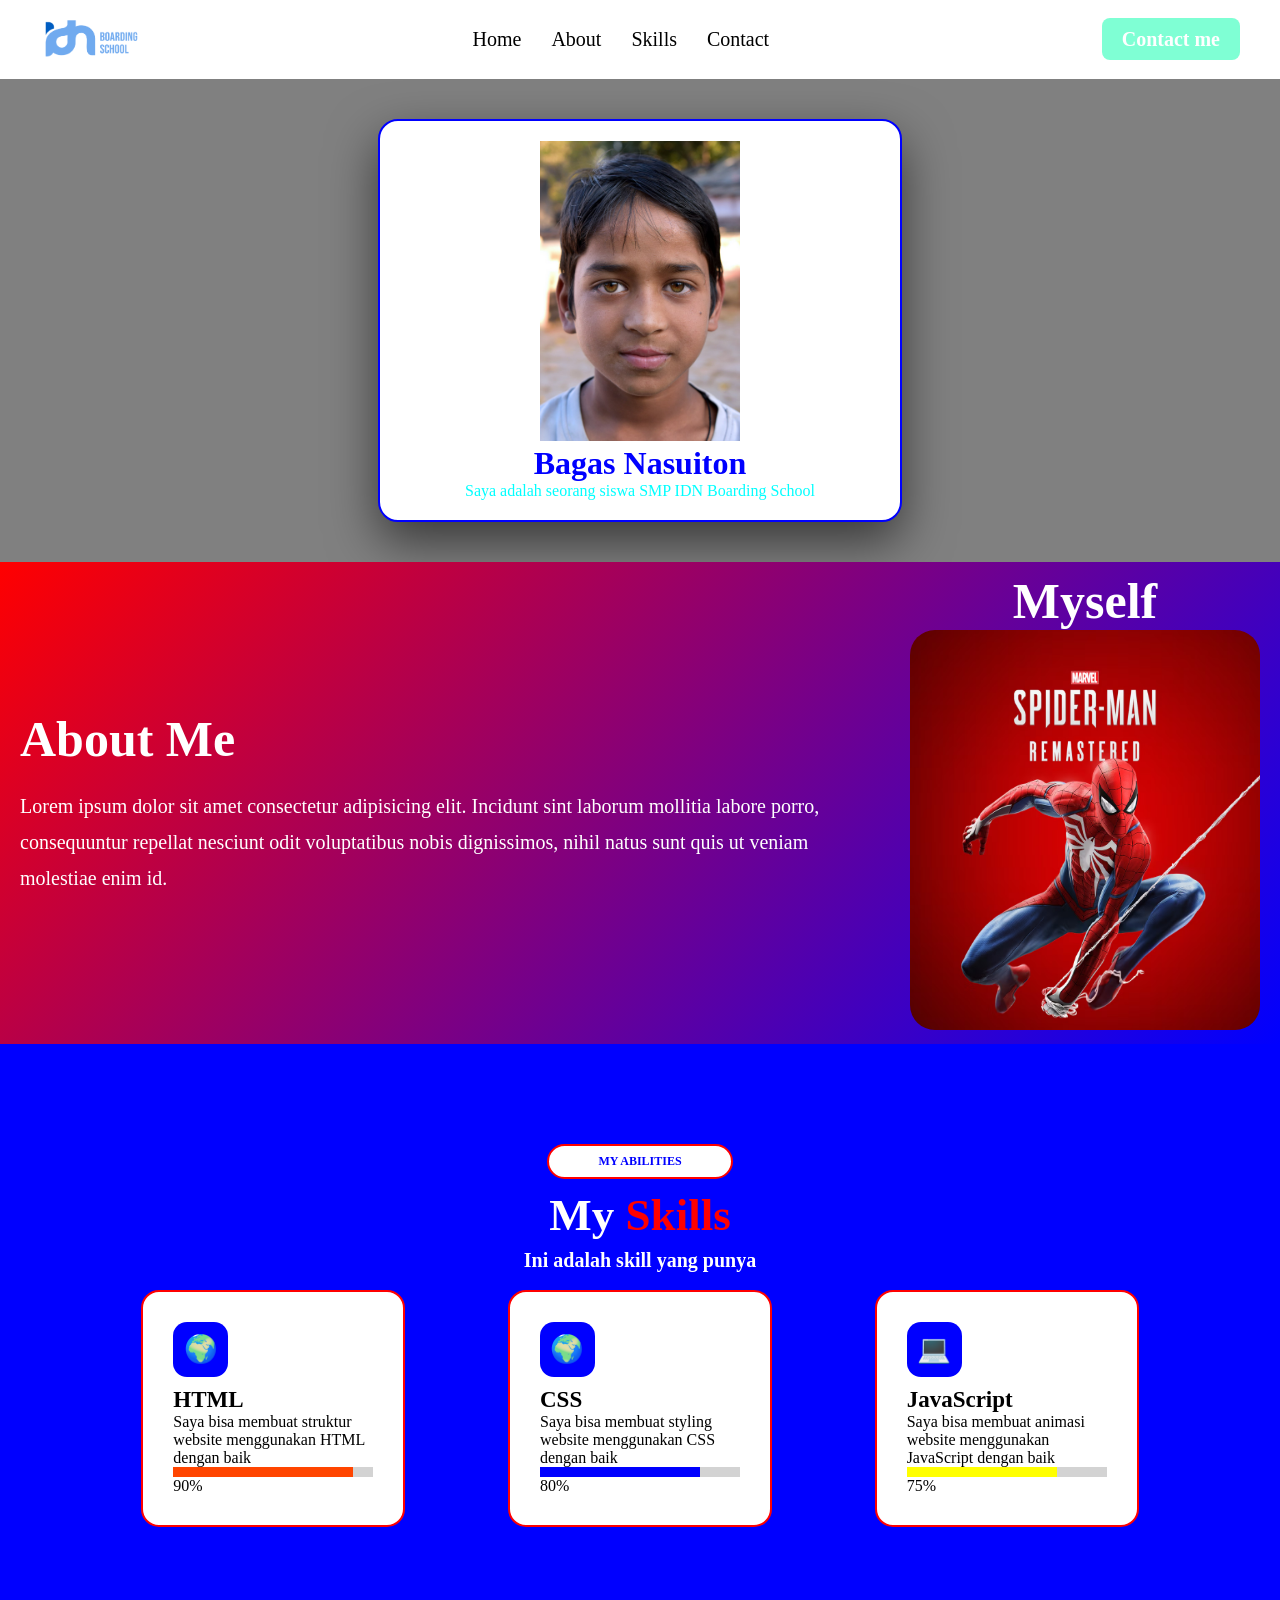
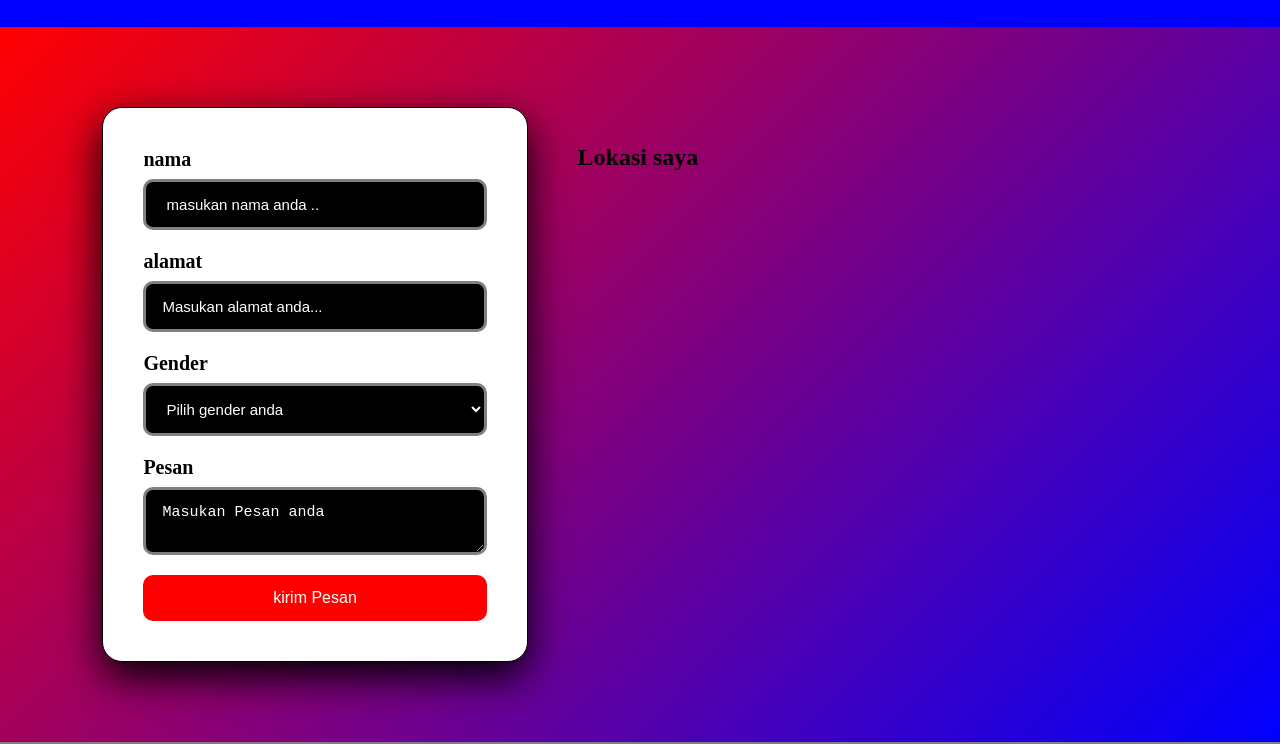
==== page2.html @ 8c86d559 "first commit" ====
<!DOCTYPE html>
<html lang="en">
<head>
    <meta charset="UTF-8">
    <meta name="viewport" content="width=device-width, initial-scale=1.0">
    <title>Page 2</title>
    <link rel="stylesheet" href="page2.css">
</head>
<body>

    <nav class="navbar">
        <div class="logo">
            <img  src="images/logo-idn.png" alt="">
        </div>
        <div class="menu">
            <a href="">Home</a>
            <a href="#aboutme">About</a>
            <a href="#skills">Skills</a>
            <a href="">Contact</a>
        </div>
        <div class="button">
            <a href="https://wa.me/6289639154877?text=Halo%20saya%20dari%20website" target="_blank">Contact me</a>
        </div>
    </nav>

    <div class="card">
        <img class="gambar" src="images/12_years_boy_from_Chanderi_(3).jpg" alt="">
        <h1 class="nama">Bagas Nasuiton</h1>
        <p class="deskripsi">Saya adalah seorang siswa SMP IDN Boarding School</p>
    </div>

    <section id="aboutme" class="aboutme">
        <div class="about-text">
            <h2>About Me</h2>
            <p> Lorem ipsum dolor sit amet consectetur adipisicing elit. Incidunt sint laborum mollitia labore porro, consequuntur repellat nesciunt odit voluptatibus nobis dignissimos, nihil natus sunt quis ut veniam molestiae enim id.</p>
        </div>
        <div class="about-image">
            <h2>Myself</h2>
            <img src="images/spiderman.avif" alt="">
        </div>
    </section>

    <section id="skills" class="skills">
         <div class="skills-title">
            <p>MY ABILITIES</p>
            <h2> My <span>Skills</span></h2>
            <p class="skills-subtitle"> Ini adalah skill yang punya</p>
         </div>
         <div class="skills-container">

            <div class="skill-card">
                <div class="skill-icon">🌍</div>
                <h3>HTML</h3>
                <p>Saya bisa membuat struktur website menggunakan HTML dengan baik</p>
                <div class="skill-bar">
                    <div class="skill-progress html"></div>
                </div>
                <p>90%</p>
            </div>

            <div class="skill-card">
                <div class="skill-icon">🌍</div>
                <h3>CSS</h3>
                <p>Saya bisa membuat styling website menggunakan CSS dengan baik</p>
                <div class="skill-bar">
                    <div class="skill-progress css"></div>
                </div>
                <p>80%</p>
            </div>
            <div class="skill-card">
                <div class="skill-icon">💻</div>
                <h3>JavaScript</h3>
                <p>Saya bisa membuat animasi website menggunakan JavaScript dengan baik</p>
                <div class="skill-bar">
                    <div class="skill-progress js"></div>
                </div>
                <p>75%</p>
            </div>

         </div>
    </section>

    <section id="contact" class="contact">
        <div class="Contact-form">
            <form action="https://formsubmit.co/dion@idn.sch.id" method="POST">
                <label>nama</label>
                <input type="text" name="nama" placeholder=" masukan nama anda ..">
                <label >alamat</label>
                <input type="text" name="alamat" placeholder="Masukan alamat anda...">
                <label > Gender </label>
                <select name="jenis_kelamin" id="">
                    <option > Pilih gender anda</option>
                    <option value="Pria">Pria</option>
                    <option value="Wanita">Wanita</option>
                </select>
                <label >Pesan</label>
                <textarea name="pesan" id="" placeholder="Masukan Pesan anda"></textarea>
                <Button type="submit">kirim Pesan</Button>
            </form>
        </div>
        <div class="contact-maps">
            <h2>Lokasi saya</h2>
            <iframe src="https://www.google.com/maps/embed?pb=!1m18!1m12!1m3!1d3963.971549335213!2d107.03556067467862!3d-6.525276963791283!2m3!1f0!2f0!3f0!3m2!1i1024!2i768!4f13.1!3m3!1m2!1s0x2e69bc6e5be3d9bd%3A0x6b9881dabd801476!2sSMP%20%26%20SMK%20IDN%20Boarding%20School!5e0!3m2!1sen!2sid!4v1788061265386!5m2!1sen!2sid" width="600" height="450" style="border:0;" allowfullscreen="" loading="lazy" referrerpolicy="strict-origin-when-cross-origin"></iframe>
        </div>
    </section>
   

</body>
</html>
---- page2.css ----
.gambar{
    width: 200px;
}

.nama{
    color: blue;
}

.deskripsi{
    color: aqua;
}

body{
    background-color: gray;
}

.card{
    background-color: white;
    width: 500px;
    text-align: center;
    margin: 40px auto;
    padding: 20px 10px ;
    border-radius: 20px;
    border: 2px solid blue;
    box-shadow: 0 20px 50px rgba(0, 0, 0, 0.566);
    transition: 0.4s;
    
}

.card:hover{
    transform: translateY(-10px);

}

*{
    margin: 0;
    padding: 0;
    scroll-behavior: smooth;
}

.navbar{
    background-color: white;
    display: flex;
    align-items: center;
    justify-content: space-between;
    padding: 15px 40px;
}

.logo img{
    width: 100px;
}

.menu{
    gap: 30px;
    display: flex;
}

.menu a{
    text-decoration: none;
    color: black;
    font-size: 20px;
}

.button a{
    background-color: aquamarine;
    padding: 10px 20px;
    text-decoration: none;
    border-radius: 8px;
    color: white;
    font-size: 20px;
    font-weight: bold;
}

.aboutme{
    display: flex;
    gap: 80px;
    background: linear-gradient(135deg, red, blue);
    align-items: center;
    padding: 10px 20px;
}
.about-text{
    flex: 1;
    
}

.about-text h2{
    color: white;
    margin-bottom: 20px;
    font-size: 50px;
}

.about-text p{
    line-height: 1.8;
    color: white;
    font-size: 20px;
}

.about-image img{
    width: 100%;
    max-width: 350px;
    height: 400px;
    border-radius: 25px;
}

.about-image img:hover{
    transform: translateY(-10px);
}

.about-image h2{
    text-align: center;
    font-size: 50px;
    color: white;
}

/* ==============================
            SKILLS
============================== */

.skills{
    background-color: blue;
    color: white;
    padding: 100px  90px;
}

.skills-title{
    text-align: center;
    
}


.skills-title p{
    color: blue;
    background-color: white;
    padding: 8px 16px;
    border: 2px solid red;
    width: 150px;
    margin: auto;
    border-radius: 50px;
    font-size: 12px;
    font-weight: bold;
    margin-bottom: 10px;
    
}

.skills-title h2{
    font-size: 45px;
}

.skills-title h2 span{
    color: red;
}

.skills-title .skills-subtitle{
   background-color: blue;
   color: white;
   border: none;
   font-size: 20px;
   width: 300px;
}

.skill-card{
    background-color: white;
    padding: 30px;
    border: 2px solid red ;
    border-radius: 18px;
    color: black;
    width: 200px;
    gap: 10px;
}

.skill-card .skill-icon{
    background-color: blue;
    width: 55px;
    height: 55px;
    display: flex;
    align-items: center;
    justify-content: center;
    border-radius: 14px;
    font-size: 27px;
    margin-bottom: 10px;
}

.skill-card h3{
    font-size: 23px;
}

.skill-bar{
    height: 10px;
    background-color: lightgray;
    width: 100%;
}

.skill-progress.html{
    background-color: orangered;
    width: 90% ;
    height: 10px;
}
.skill-progress.css{
    background-color: blue;
    width: 80% ;
    height: 10px;
}
.skill-progress.js{
    background-color: yellow;
    width: 75% ;
    height: 10px;
}

.skills-container{
    display: flex;
    justify-content: space-around;
}

#contact{
    width: 100%;
    min-height: 650px;
    padding: 80px 8%;
    box-sizing: border-box;
    display: flex;
    justify-content: center;
    align-items: center;
    gap: 50px;
     background: linear-gradient(135deg, red,blue);
}
.Contact-form{
    width: 50%;
    padding: 40px;
    box-sizing: border-box;
    background-color: white;
    border-radius: 20px;
    border: 1px solid black;
    box-shadow: 0 15px 40px black ;
}

.Contact-form form{
    display: flex;
    flex-direction: column;

}

.Contact-form label{
    font-size: 20px;
    font-weight: bold;
    margin-bottom:  8px;
}

.Contact-form input,
.Contact-form select,
.Contact-form textarea{
    width: 100%;
    padding: 14px 16px;
    box-sizing: border-box;
    margin-bottom: 20px;
    background-color: black;
    color: white;
    border: 3px solid gray;
    border-radius: 10px;
    font-size: 15px;
    outline: none;
    transition: 0.3s;
}



.Contact-form input::placeholder,
.Contact-form textarea::placeholder{
    color: white;
}

.Contact-form input:focus,
.Contact-form select:focus,
.Contact-form textarea:focus{
    border-color: red;
    box-shadow: 0 0 10px red;
}


.Contact-form button{
    width: 100%;
    padding: 14px;
    background-color: red;
    color: white;
    border: none;
    border-radius: 10px;
    font-size: 16px;
    cursor: pointer;
    transition: 0.4s;
}

.Contact-form button:hover{
    background-color: rgb(252, 104, 104);
    transform: translateY(-3px);
    box-shadow: 0 8px 20px red;
}
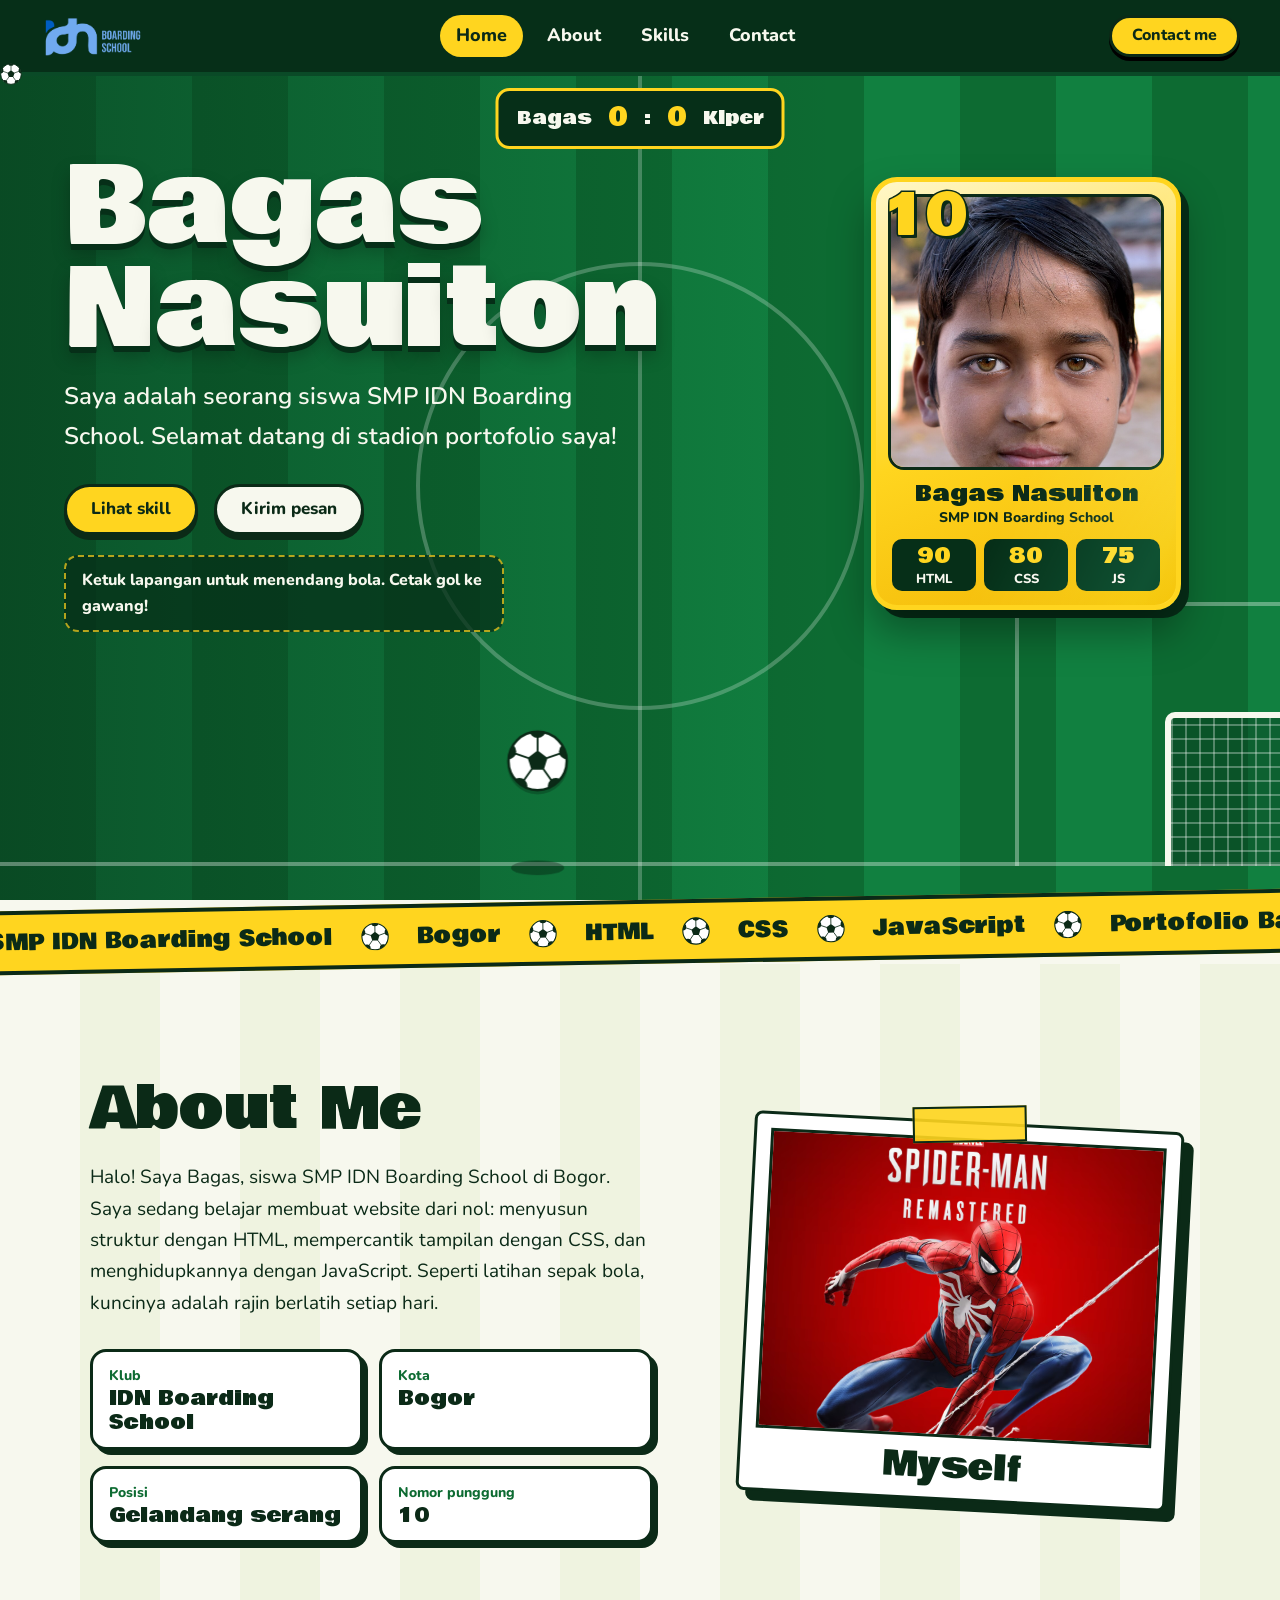
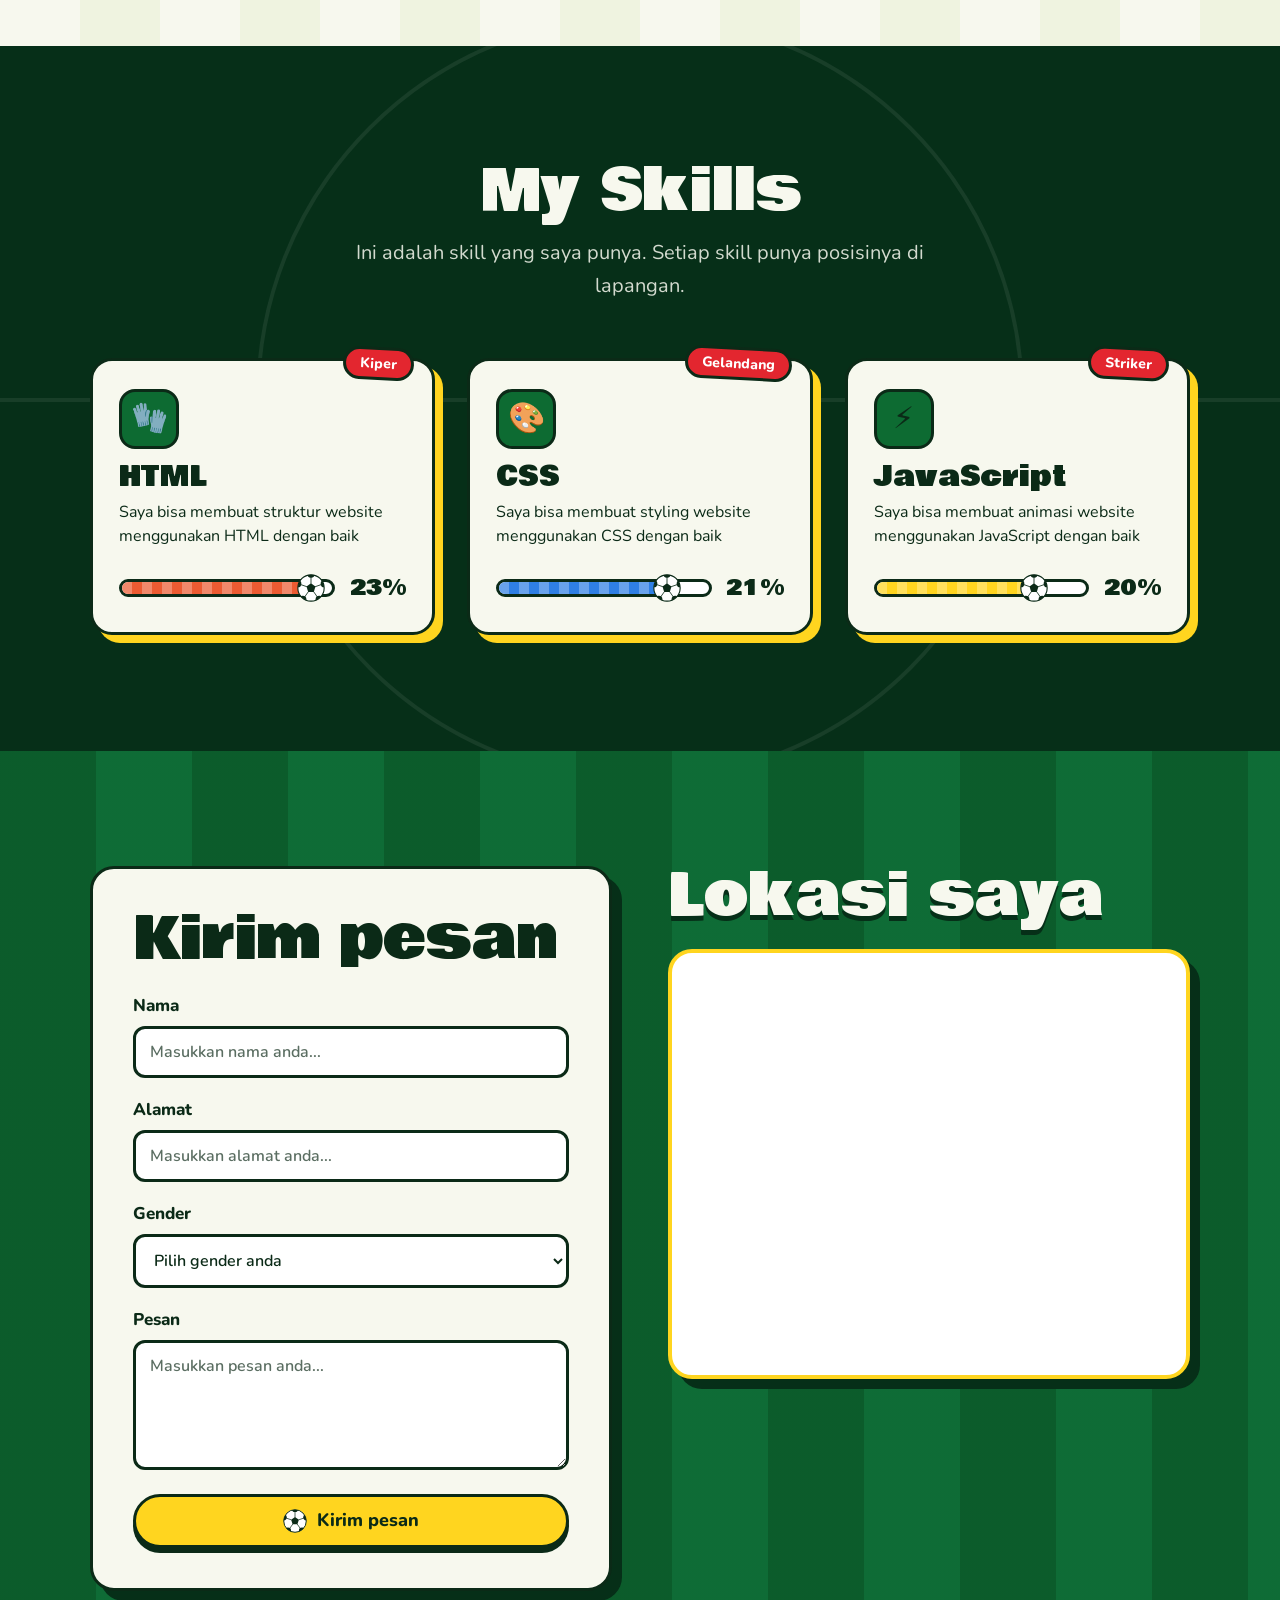
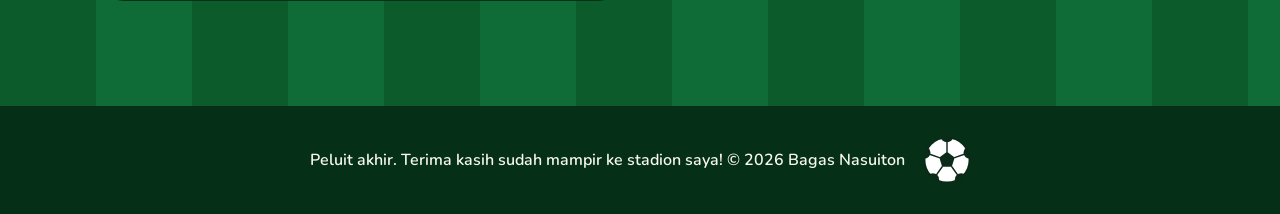
==== commit db3b3dc1: "first commit" ====
--- a/page2.html
+++ b/page2.html
@@ -1,109 +1,224 @@
 <!DOCTYPE html>
-<html lang="en">
+<html lang="id">
 <head>
     <meta charset="UTF-8">
     <meta name="viewport" content="width=device-width, initial-scale=1.0">
-    <title>Page 2</title>
+    <meta name="theme-color" content="#062f18">
+    <meta name="description" content="Portofolio Bagas Nasuiton, siswa SMP IDN Boarding School. Kenalan, lihat skill, dan cetak gol di hero!">
+    <title>Bagas Nasuiton | Portofolio Matchday</title>
+    <link rel="icon" href="data:image/svg+xml,<svg xmlns=%22http://www.w3.org/2000/svg%22 viewBox=%220 0 100 100%22><text y=%22.9em%22 font-size=%2290%22>⚽</text></svg>">
+    <link rel="stylesheet" href="fonts.css">
     <link rel="stylesheet" href="page2.css">
+    <script>document.documentElement.classList.add('js')</script>
 </head>
 <body>
 
+    <!-- Bola sepak (dipakai berulang lewat <use>) -->
+    <svg class="sprite" width="0" height="0" aria-hidden="true" focusable="false">
+        <defs><clipPath id="ballclip"><circle cx="50" cy="50" r="47"/></clipPath></defs>
+        <symbol id="ball" viewBox="0 0 100 100">
+            <circle cx="50" cy="50" r="47" fill="#fff" stroke="#0b2a17" stroke-width="4"/>
+            <g clip-path="url(#ballclip)" fill="#0b2a17">
+                <polygon points="50,33 66,45 60,64 40,64 34,45"/>
+                <circle cx="50" cy="0" r="13"/><circle cx="97.5" cy="34.5" r="13"/>
+                <circle cx="79.4" cy="90.5" r="13"/><circle cx="20.6" cy="90.5" r="13"/>
+                <circle cx="2.5" cy="34.5" r="13"/>
+            </g>
+            <g stroke="#0b2a17" stroke-width="3" stroke-linecap="round">
+                <line x1="50" y1="33" x2="50" y2="12"/><line x1="66" y1="45" x2="86" y2="38"/>
+                <line x1="60" y1="64" x2="72" y2="81"/><line x1="40" y1="64" x2="28" y2="81"/>
+                <line x1="34" y1="45" x2="14" y2="38"/>
+            </g>
+        </symbol>
+    </svg>
+
     <nav class="navbar">
         <div class="logo">
-            <img  src="images/logo-idn.png" alt="">
-        </div>
-        <div class="menu">
-            <a href="">Home</a>
+            <a href="#home" aria-label="Kembali ke atas"><img src="images/logo-idn.png" alt="Logo IDN Boarding School"></a>
+        </div>
+        <button class="nav-toggle" type="button" aria-expanded="false" aria-controls="menu" aria-label="Buka menu">
+            <span></span><span></span><span></span>
+        </button>
+        <div class="menu" id="menu">
+            <a href="#home">Home</a>
             <a href="#aboutme">About</a>
             <a href="#skills">Skills</a>
-            <a href="">Contact</a>
+            <a href="#contact">Contact</a>
         </div>
         <div class="button">
-            <a href="https://wa.me/6289639154877?text=Halo%20saya%20dari%20website" target="_blank">Contact me</a>
+            <a class="btn btn-yellow" href="https://wa.me/6289639154877?text=Halo%20saya%20dari%20website" target="_blank" rel="noopener">Contact me</a>
+        </div>
+        <!-- Bola yang menggelinding mengikuti scroll -->
+        <div class="progress" aria-hidden="true">
+            <div class="progress-bar"></div>
+            <svg class="progress-ball"><use href="#ball"/></svg>
         </div>
     </nav>
 
-    <div class="card">
-        <img class="gambar" src="images/12_years_boy_from_Chanderi_(3).jpg" alt="">
-        <h1 class="nama">Bagas Nasuiton</h1>
-        <p class="deskripsi">Saya adalah seorang siswa SMP IDN Boarding School</p>
+    <!-- ================= HERO: LAPANGAN ================= -->
+    <header id="home" class="hero" data-pitch>
+        <div class="pitch-lines" aria-hidden="true"><span class="box"></span></div>
+
+        <div class="scoreboard" aria-live="polite">
+            <span class="team">Bagas</span>
+            <b id="score">0</b>
+            <i>:</i>
+            <b>0</b>
+            <span class="team">Kiper</span>
+        </div>
+
+        <div class="hero-inner">
+            <div class="hero-text">
+                <h1 class="nama" aria-label="Bagas Nasuiton">Bagas Nasuiton</h1>
+                <p class="deskripsi">Saya adalah seorang siswa SMP IDN Boarding School. Selamat datang di stadion portofolio saya!</p>
+                <div class="hero-cta">
+                    <a class="btn btn-yellow" href="#skills">Lihat skill</a>
+                    <a class="btn btn-chalk" href="#contact">Kirim pesan</a>
+                </div>
+                <p class="hint" id="hint">Ketuk lapangan untuk menendang bola. Cetak gol ke gawang!</p>
+            </div>
+
+            <figure class="card player-card" id="playerCard">
+                <span class="pc-shine" aria-hidden="true"></span>
+                <span class="pc-number" aria-hidden="true">10</span>
+                <img class="gambar" src="images/12_years_boy_from_Chanderi_(3).jpg" alt="Foto Bagas Nasuiton" width="960" height="1440">
+                <figcaption>
+                    <strong>Bagas Nasuiton</strong>
+                    <span>SMP IDN Boarding School</span>
+                    <ul class="pc-stats">
+                        <li><b>90</b> HTML</li>
+                        <li><b>80</b> CSS</li>
+                        <li><b>75</b> JS</li>
+                    </ul>
+                </figcaption>
+            </figure>
+        </div>
+
+        <div class="goal" id="goal" aria-hidden="true"></div>
+        <div class="ball-shadow" id="ballShadow" aria-hidden="true"></div>
+        <div class="ball" id="heroBall" aria-hidden="true"><svg><use href="#ball"/></svg></div>
+        <div class="goal-banner" id="goalBanner" aria-hidden="true">GOOOL!</div>
+    </header>
+
+    <!-- Papan LED pinggir lapangan -->
+    <div class="ticker" aria-hidden="true">
+        <div class="ticker-track">
+            <div class="ticker-group">
+                <span>SMP IDN Boarding School</span><svg><use href="#ball"/></svg>
+                <span>Bogor</span><svg><use href="#ball"/></svg>
+                <span>HTML</span><svg><use href="#ball"/></svg>
+                <span>CSS</span><svg><use href="#ball"/></svg>
+                <span>JavaScript</span><svg><use href="#ball"/></svg>
+                <span>Portofolio Bagas</span><svg><use href="#ball"/></svg>
+            </div>
+            <div class="ticker-group">
+                <span>SMP IDN Boarding School</span><svg><use href="#ball"/></svg>
+                <span>Bogor</span><svg><use href="#ball"/></svg>
+                <span>HTML</span><svg><use href="#ball"/></svg>
+                <span>CSS</span><svg><use href="#ball"/></svg>
+                <span>JavaScript</span><svg><use href="#ball"/></svg>
+                <span>Portofolio Bagas</span><svg><use href="#ball"/></svg>
+            </div>
+        </div>
     </div>
 
+    <!-- ================= ABOUT: PROFIL PEMAIN ================= -->
     <section id="aboutme" class="aboutme">
-        <div class="about-text">
-            <h2>About Me</h2>
-            <p> Lorem ipsum dolor sit amet consectetur adipisicing elit. Incidunt sint laborum mollitia labore porro, consequuntur repellat nesciunt odit voluptatibus nobis dignissimos, nihil natus sunt quis ut veniam molestiae enim id.</p>
-        </div>
-        <div class="about-image">
-            <h2>Myself</h2>
-            <img src="images/spiderman.avif" alt="">
+        <div class="about-wrap">
+            <div class="about-text">
+                <h2>About Me</h2>
+                <p>Halo! Saya Bagas, siswa SMP IDN Boarding School di Bogor. Saya sedang belajar membuat website dari nol: menyusun struktur dengan HTML, mempercantik tampilan dengan CSS, dan menghidupkannya dengan JavaScript. Seperti latihan sepak bola, kuncinya adalah rajin berlatih setiap hari.</p>
+                <dl class="stats">
+                    <div class="stat pop" style="--d:0ms"><dt>Klub</dt><dd>IDN Boarding School</dd></div>
+                    <div class="stat pop" style="--d:90ms"><dt>Kota</dt><dd>Bogor</dd></div>
+                    <div class="stat pop" style="--d:180ms"><dt>Posisi</dt><dd>Gelandang serang</dd></div>
+                    <div class="stat pop" style="--d:270ms"><dt>Nomor punggung</dt><dd>10</dd></div>
+                </dl>
+            </div>
+            <figure class="about-image pop">
+                <img src="images/spiderman.avif" alt="Spider-Man beraksi di antara gedung tinggi" width="1000" height="563">
+                <figcaption>Myself</figcaption>
+            </figure>
         </div>
     </section>
 
+    <!-- ================= SKILLS: STATISTIK PEMAIN ================= -->
     <section id="skills" class="skills">
-         <div class="skills-title">
-            <p>MY ABILITIES</p>
-            <h2> My <span>Skills</span></h2>
-            <p class="skills-subtitle"> Ini adalah skill yang punya</p>
-         </div>
-         <div class="skills-container">
-
-            <div class="skill-card">
-                <div class="skill-icon">🌍</div>
+        <div class="skills-title">
+            <h2>My Skills</h2>
+            <p class="skills-subtitle">Ini adalah skill yang saya punya. Setiap skill punya posisinya di lapangan.</p>
+        </div>
+        <div class="skills-container">
+
+            <div class="skill-card pop" style="--d:0ms; --w:90%">
+                <span class="skill-pos">Kiper</span>
+                <div class="skill-icon" aria-hidden="true">🧤</div>
                 <h3>HTML</h3>
-                <p>Saya bisa membuat struktur website menggunakan HTML dengan baik</p>
-                <div class="skill-bar">
-                    <div class="skill-progress html"></div>
-                </div>
-                <p>90%</p>
-            </div>
-
-            <div class="skill-card">
-                <div class="skill-icon">🌍</div>
+                <p class="skill-desc">Saya bisa membuat struktur website menggunakan HTML dengan baik</p>
+                <div class="skill-meter">
+                    <div class="skill-bar"><div class="skill-progress html"><svg class="tip"><use href="#ball"/></svg></div></div>
+                    <p class="skill-percent"><span class="count" data-to="90">90</span>%</p>
+                </div>
+            </div>
+
+            <div class="skill-card pop" style="--d:130ms; --w:80%">
+                <span class="skill-pos">Gelandang</span>
+                <div class="skill-icon" aria-hidden="true">🎨</div>
                 <h3>CSS</h3>
-                <p>Saya bisa membuat styling website menggunakan CSS dengan baik</p>
-                <div class="skill-bar">
-                    <div class="skill-progress css"></div>
-                </div>
-                <p>80%</p>
-            </div>
-            <div class="skill-card">
-                <div class="skill-icon">💻</div>
+                <p class="skill-desc">Saya bisa membuat styling website menggunakan CSS dengan baik</p>
+                <div class="skill-meter">
+                    <div class="skill-bar"><div class="skill-progress css"><svg class="tip"><use href="#ball"/></svg></div></div>
+                    <p class="skill-percent"><span class="count" data-to="80">80</span>%</p>
+                </div>
+            </div>
+
+            <div class="skill-card pop" style="--d:260ms; --w:75%">
+                <span class="skill-pos">Striker</span>
+                <div class="skill-icon" aria-hidden="true">⚡</div>
                 <h3>JavaScript</h3>
-                <p>Saya bisa membuat animasi website menggunakan JavaScript dengan baik</p>
-                <div class="skill-bar">
-                    <div class="skill-progress js"></div>
-                </div>
-                <p>75%</p>
-            </div>
-
-         </div>
+                <p class="skill-desc">Saya bisa membuat animasi website menggunakan JavaScript dengan baik</p>
+                <div class="skill-meter">
+                    <div class="skill-bar"><div class="skill-progress js"><svg class="tip"><use href="#ball"/></svg></div></div>
+                    <p class="skill-percent"><span class="count" data-to="75">75</span>%</p>
+                </div>
+            </div>
+
+        </div>
     </section>
 
+    <!-- ================= CONTACT ================= -->
     <section id="contact" class="contact">
-        <div class="Contact-form">
-            <form action="https://formsubmit.co/dion@idn.sch.id" method="POST">
-                <label>nama</label>
-                <input type="text" name="nama" placeholder=" masukan nama anda ..">
-                <label >alamat</label>
-                <input type="text" name="alamat" placeholder="Masukan alamat anda...">
-                <label > Gender </label>
-                <select name="jenis_kelamin" id="">
-                    <option > Pilih gender anda</option>
-                    <option value="Pria">Pria</option>
-                    <option value="Wanita">Wanita</option>
-                </select>
-                <label >Pesan</label>
-                <textarea name="pesan" id="" placeholder="Masukan Pesan anda"></textarea>
-                <Button type="submit">kirim Pesan</Button>
-            </form>
-        </div>
-        <div class="contact-maps">
-            <h2>Lokasi saya</h2>
-            <iframe src="https://www.google.com/maps/embed?pb=!1m18!1m12!1m3!1d3963.971549335213!2d107.03556067467862!3d-6.525276963791283!2m3!1f0!2f0!3f0!3m2!1i1024!2i768!4f13.1!3m3!1m2!1s0x2e69bc6e5be3d9bd%3A0x6b9881dabd801476!2sSMP%20%26%20SMK%20IDN%20Boarding%20School!5e0!3m2!1sen!2sid!4v1788061265386!5m2!1sen!2sid" width="600" height="450" style="border:0;" allowfullscreen="" loading="lazy" referrerpolicy="strict-origin-when-cross-origin"></iframe>
+        <div class="contact-grid">
+            <div class="Contact-form pop">
+                <h2>Kirim pesan</h2>
+                <form action="https://formsubmit.co/dion@idn.sch.id" method="POST">
+                    <label for="nama">Nama</label>
+                    <input id="nama" type="text" name="nama" placeholder="Masukkan nama anda..." required>
+                    <label for="alamat">Alamat</label>
+                    <input id="alamat" type="text" name="alamat" placeholder="Masukkan alamat anda...">
+                    <label for="gender">Gender</label>
+                    <select name="jenis_kelamin" id="gender">
+                        <option value="">Pilih gender anda</option>
+                        <option value="Pria">Pria</option>
+                        <option value="Wanita">Wanita</option>
+                    </select>
+                    <label for="pesan">Pesan</label>
+                    <textarea name="pesan" id="pesan" placeholder="Masukkan pesan anda..." required></textarea>
+                    <button class="btn btn-yellow" type="submit"><svg class="btn-ball" aria-hidden="true"><use href="#ball"/></svg>Kirim pesan</button>
+                </form>
+            </div>
+            <div class="contact-maps pop" style="--d:150ms">
+                <h2>Lokasi saya</h2>
+                <iframe title="Peta lokasi SMP dan SMK IDN Boarding School" src="https://www.google.com/maps/embed?pb=!1m18!1m12!1m3!1d3963.971549335213!2d107.03556067467862!3d-6.525276963791283!2m3!1f0!2f0!3f0!3m2!1i1024!2i768!4f13.1!3m3!1m2!1s0x2e69bc6e5be3d9bd%3A0x6b9881dabd801476!2sSMP%20%26%20SMK%20IDN%20Boarding%20School!5e0!3m2!1sen!2sid!4v1788061265386!5m2!1sen!2sid" width="600" height="450" style="border:0;" allowfullscreen="" loading="lazy" referrerpolicy="strict-origin-when-cross-origin"></iframe>
+            </div>
         </div>
     </section>
-   
-
+
+    <footer class="footer">
+        <p>Peluit akhir. Terima kasih sudah mampir ke stadion saya! © 2026 Bagas Nasuiton</p>
+        <button class="to-top" type="button" id="toTop" aria-label="Kembali ke kick-off"><svg><use href="#ball"/></svg></button>
+    </footer>
+
+    <script src="page2.js"></script>
 </body>
-</html>+</html>
--- a/fonts.css
+++ b/fonts.css
@@ -0,0 +1,29 @@
+/* Font disimpan lokal di folder fonts/ supaya website tetap tampil benar tanpa internet */
+@font-face{
+    font-family:"Bowlby One";
+    font-style:normal;
+    font-weight:400;
+    font-display:swap;
+    src:url("fonts/bowlby-one-latin-400-normal.woff2") format("woff2");
+}
+@font-face{
+    font-family:"Nunito";
+    font-style:normal;
+    font-weight:400;
+    font-display:swap;
+    src:url("fonts/nunito-latin-400-normal.woff2") format("woff2");
+}
+@font-face{
+    font-family:"Nunito";
+    font-style:normal;
+    font-weight:600;
+    font-display:swap;
+    src:url("fonts/nunito-latin-600-normal.woff2") format("woff2");
+}
+@font-face{
+    font-family:"Nunito";
+    font-style:normal;
+    font-weight:800;
+    font-display:swap;
+    src:url("fonts/nunito-latin-800-normal.woff2") format("woff2");
+}
--- a/page2.css
+++ b/page2.css
@@ -1,295 +1,927 @@
-
-.gambar{
-    width: 200px;
-}
-
+/* ==========================================================
+   PORTOFOLIO MATCHDAY — Bagas Nasuiton
+   Palet: hijau rumput, kapur putih, kartu kuning, kartu merah
+   ========================================================== */
+
+:root{
+    --pitch-dark:#0a4a27;
+    --pitch:#0d6b32;
+    --pitch-light:#118040;
+    --night:#062f18;
+    --chalk:#f7f8ee;
+    --ink:#0b2a17;
+    --yellow:#ffd51f;
+    --red:#e3262f;
+    --sky:#2f7fe5;
+
+    --display:"Bowlby One","Arial Black",Impact,sans-serif;
+    --body:"Nunito",system-ui,-apple-system,"Segoe UI",sans-serif;
+
+    --nav-h:72px;
+    --floor:34px;
+    --spring:cubic-bezier(.3,1.5,.5,1);
+}
+
+*{
+    margin:0;
+    padding:0;
+    box-sizing:border-box;
+}
+
+html{
+    overflow-x:hidden;
+    overflow-x:clip;
+    scroll-behavior:smooth;
+    scroll-padding-top:calc(var(--nav-h) + 8px);
+}
+
+body{
+    font-family:var(--body);
+    font-size:18px;
+    line-height:1.65;
+    color:var(--ink);
+    background:var(--chalk);
+    overflow-x:hidden;
+    overflow-x:clip;
+}
+
+img{ max-width:100%; display:block; }
+
+.sprite{ position:absolute; width:0; height:0; overflow:hidden; }
+
+:focus-visible{
+    outline:3px solid var(--yellow);
+    outline-offset:3px;
+}
+.aboutme :focus-visible,
+.Contact-form :focus-visible{ outline-color:var(--ink); }
+
+h1,h2,h3{
+    font-family:var(--display);
+    font-weight:400;
+    line-height:1.05;
+}
+
+h2{ font-size:clamp(36px,5vw,58px); }
+
+/* ---------- Tombol ---------- */
+.btn{
+    display:inline-flex;
+    align-items:center;
+    justify-content:center;
+    gap:10px;
+    padding:12px 24px;
+    border:3px solid var(--ink);
+    border-radius:999px;
+    font:800 17px/1.2 var(--body);
+    color:var(--ink);
+    text-decoration:none;
+    cursor:pointer;
+    box-shadow:0 5px 0 var(--ink);
+    transition:transform .18s var(--spring), box-shadow .18s;
+}
+.btn:hover{ transform:translateY(-3px); box-shadow:0 8px 0 var(--ink); }
+.btn:active{ transform:translateY(4px); box-shadow:0 1px 0 var(--ink); }
+.btn-yellow{ background:var(--yellow); }
+.btn-chalk{ background:var(--chalk); }
+
+/* ==========================================================
+   NAVBAR
+   ========================================================== */
+.navbar{
+    position:sticky;
+    top:0;
+    z-index:50;
+    height:var(--nav-h);
+    display:flex;
+    align-items:center;
+    justify-content:space-between;
+    gap:20px;
+    padding:0 clamp(16px,4vw,40px);
+    background:var(--night);
+}
+
+.logo img{ height:46px; width:auto; }
+
+.menu{
+    display:flex;
+    gap:8px;
+}
+
+.menu a{
+    color:var(--chalk);
+    text-decoration:none;
+    font-size:18px;
+    font-weight:800;
+    padding:6px 16px;
+    border-radius:999px;
+    transition:background .2s, transform .2s var(--spring), color .2s;
+}
+.menu a:hover{ background:rgba(255,255,255,.14); transform:translateY(-3px); }
+.menu a.active{ background:var(--yellow); color:var(--ink); }
+
+.button .btn{ padding:8px 20px; font-size:16px; box-shadow:0 4px 0 #000; }
+
+.nav-toggle{
+    display:none;
+    width:44px;
+    height:44px;
+    border:0;
+    border-radius:12px;
+    background:rgba(255,255,255,.1);
+    cursor:pointer;
+    flex-direction:column;
+    justify-content:center;
+    align-items:center;
+    gap:5px;
+}
+.nav-toggle span{
+    width:22px;
+    height:3px;
+    border-radius:3px;
+    background:var(--chalk);
+    transition:transform .25s, opacity .25s;
+}
+.nav-toggle[aria-expanded="true"] span:nth-child(1){ transform:translateY(8px) rotate(45deg); }
+.nav-toggle[aria-expanded="true"] span:nth-child(2){ opacity:0; }
+.nav-toggle[aria-expanded="true"] span:nth-child(3){ transform:translateY(-8px) rotate(-45deg); }
+
+/* Garis progres + bola menggelinding */
+.progress{
+    position:absolute;
+    left:0;
+    right:0;
+    bottom:-4px;
+    height:4px;
+    background:var(--pitch-dark);
+    --p:0%;
+}
+.progress-bar{ height:100%; width:var(--p); background:var(--yellow); }
+.progress-ball{
+    position:absolute;
+    top:-9px;
+    left:calc((100% - 22px) * var(--pn,0));
+    width:22px;
+    height:22px;
+    transform:rotate(var(--rot,0deg));
+}
+
+/* ==========================================================
+   HERO — LAPANGAN
+   ========================================================== */
+.hero{
+    --ball:clamp(44px,5.2vw,62px);
+    --goal-w:clamp(84px,9vw,120px);
+    --goal-h:clamp(100px,min(12vw,19svh),156px);
+    position:relative;
+    overflow:hidden;
+    min-height:max(640px, calc(100svh - var(--nav-h)));
+    padding:84px clamp(16px,5vw,72px) calc(var(--goal-h) + var(--floor) + 18px);
+    color:var(--chalk);
+    background:
+        linear-gradient(90deg, rgba(6,47,24,.55), rgba(6,47,24,0) 65%),
+        repeating-linear-gradient(90deg, var(--pitch) 0 96px, var(--pitch-light) 96px 192px);
+}
+
+/* garis lapangan */
+.pitch-lines{
+    position:absolute;
+    inset:0;
+    pointer-events:none;
+    background:
+        linear-gradient(rgba(255,255,255,.24),rgba(255,255,255,.24)) center / 4px 100% no-repeat,
+        linear-gradient(rgba(255,255,255,.34),rgba(255,255,255,.34)) 0 calc(100% - var(--floor)) / 100% 4px no-repeat;
+}
+.pitch-lines::before{
+    content:"";
+    position:absolute;
+    left:50%;
+    top:50%;
+    width:min(440px,70vw);
+    aspect-ratio:1;
+    transform:translate(-50%,-50%);
+    border:4px solid rgba(255,255,255,.24);
+    border-radius:50%;
+}
+.pitch-lines .box{
+    position:absolute;
+    right:0;
+    bottom:var(--floor);
+    width:calc(var(--goal-w) + 150px);
+    height:calc(var(--goal-h) + 110px);
+    border:4px solid rgba(255,255,255,.34);
+    border-right:0;
+    border-bottom:0;
+}
+
+.hero-inner{
+    position:relative;
+    z-index:4;
+    max-width:1180px;
+    margin:0 auto;
+    display:grid;
+    grid-template-columns:1.3fr .7fr;
+    gap:clamp(24px,5vw,64px);
+    align-items:center;
+}
+
+/* nama: pemain berlari masuk satu per satu */
 .nama{
-    color: blue;
+    font-size:clamp(46px,min(9vw,14svh),108px);
+    line-height:.95;
+    color:var(--chalk);
+    text-shadow:0 6px 0 var(--night), 0 10px 18px rgba(0,0,0,.25);
+}
+.nama .word{ display:inline-block; white-space:nowrap; margin-right:.22em; }
+.nama .ch{
+    display:inline-block;
+    animation:dribble .8s var(--spring) backwards;
+    animation-delay:calc(var(--i) * 55ms + 250ms);
+}
+@keyframes dribble{
+    0%  { opacity:0; transform:translateY(-140%) rotate(-24deg) scale(.6); }
+    100%{ opacity:1; transform:none; }
 }
 
 .deskripsi{
-    color: aqua;
-}
-
-body{
-    background-color: gray;
-}
-
-.card{
-    background-color: white;
-    width: 500px;
-    text-align: center;
-    margin: 40px auto;
-    padding: 20px 10px ;
-    border-radius: 20px;
-    border: 2px solid blue;
-    box-shadow: 0 20px 50px rgba(0, 0, 0, 0.566);
-    transition: 0.4s;
-    
-}
-
-.card:hover{
-    transform: translateY(-10px);
-
-}
-
-*{
-    margin: 0;
-    padding: 0;
-    scroll-behavior: smooth;
-}
-
-.navbar{
-    background-color: white;
-    display: flex;
-    align-items: center;
-    justify-content: space-between;
-    padding: 15px 40px;
-}
-
-.logo img{
-    width: 100px;
-}
-
-.menu{
-    gap: 30px;
-    display: flex;
-}
-
-.menu a{
-    text-decoration: none;
-    color: black;
-    font-size: 20px;
-}
-
-.button a{
-    background-color: aquamarine;
-    padding: 10px 20px;
-    text-decoration: none;
-    border-radius: 8px;
-    color: white;
-    font-size: 20px;
-    font-weight: bold;
-}
-
+    margin-top:16px;
+    max-width:40ch;
+    font-size:clamp(19px,2.2vw,24px);
+    font-weight:600;
+    color:var(--chalk);
+}
+
+.hero-cta{
+    margin-top:28px;
+    display:flex;
+    flex-wrap:wrap;
+    gap:16px;
+}
+
+.hint{
+    margin-top:20px;
+    max-width:44ch;
+    font-size:16px;
+    font-weight:700;
+    padding:10px 16px;
+    border-radius:14px;
+    background:rgba(6,47,24,.72);
+    border:2px dashed rgba(255,213,31,.7);
+    color:var(--chalk);
+    transition:opacity .5s, transform .5s;
+}
+.hint.done{ opacity:0; transform:translateY(8px); pointer-events:none; }
+
+/* papan skor */
+.scoreboard{
+    position:absolute;
+    z-index:8;
+    top:16px;
+    left:50%;
+    transform:translateX(-50%);
+    display:flex;
+    align-items:center;
+    gap:12px;
+    padding:6px 18px;
+    border:3px solid var(--yellow);
+    border-radius:14px;
+    background:var(--night);
+    font-family:var(--display);
+    color:var(--chalk);
+    font-size:18px;
+}
+.scoreboard b{
+    min-width:28px;
+    text-align:center;
+    color:var(--yellow);
+    font-weight:400;
+    font-size:26px;
+}
+.scoreboard i{ font-style:normal; color:var(--chalk); }
+.scoreboard.bump{ animation:bump .6s var(--spring); }
+@keyframes bump{
+    0%{ transform:translateX(-50%) scale(1); }
+    35%{ transform:translateX(-50%) scale(1.25) rotate(-3deg); }
+    100%{ transform:translateX(-50%) scale(1); }
+}
+
+/* kartu pemain */
+.card.player-card{
+    --rx:0deg;
+    --ry:0deg;
+    position:relative;
+    justify-self:center;
+    width:min(100%,310px);
+    padding:12px 12px 0;
+    border:5px solid var(--yellow);
+    border-radius:26px;
+    background:linear-gradient(160deg,#fff7c9,var(--yellow) 55%,#f2b705);
+    box-shadow:0 22px 40px rgba(0,0,0,.35), 8px 8px 0 var(--night);
+    transform:perspective(900px) rotateX(var(--rx)) rotateY(var(--ry));
+    transition:transform .25s ease-out;
+    animation:enter-card .9s var(--spring) .9s backwards;
+}
+@keyframes enter-card{
+    from{ opacity:0; transform:translateX(120px) rotate(14deg); }
+}
+.player-card img.gambar{
+    width:100%;
+    height:auto;
+    aspect-ratio:1/1;
+    object-fit:cover;
+    object-position:center 22%;
+    border-radius:16px;
+    border:3px solid var(--ink);
+}
+.pc-number{
+    position:absolute;
+    z-index:2;
+    top:6px;
+    left:8px;
+    font-family:var(--display);
+    font-size:56px;
+    line-height:1;
+    color:var(--yellow);
+    -webkit-text-stroke:3px var(--ink);
+    paint-order:stroke fill;
+    text-shadow:3px 3px 0 var(--ink);
+}
+.pc-shine{
+    position:absolute;
+    inset:0;
+    z-index:3;
+    border-radius:20px;
+    pointer-events:none;
+    background:linear-gradient(115deg,transparent 30%,rgba(255,255,255,.55) 48%,transparent 66%);
+    background-size:250% 100%;
+    background-position:calc(50% + var(--ry) * -8) 0;
+    mix-blend-mode:soft-light;
+}
+.player-card figcaption{
+    padding:12px 4px 14px;
+    text-align:center;
+    color:var(--ink);
+}
+.player-card figcaption strong{
+    display:block;
+    font-family:var(--display);
+    font-weight:400;
+    font-size:22px;
+    line-height:1.1;
+}
+.player-card figcaption span{ display:block; font-size:14px; font-weight:800; }
+.pc-stats{
+    margin-top:10px;
+    list-style:none;
+    display:flex;
+    justify-content:center;
+    gap:8px;
+}
+.pc-stats li{
+    flex:1;
+    padding:4px 0;
+    border-radius:10px;
+    background:var(--night);
+    color:var(--chalk);
+    font-size:13px;
+    font-weight:800;
+    line-height:1.25;
+}
+.pc-stats b{
+    display:block;
+    font-family:var(--display);
+    font-weight:400;
+    font-size:22px;
+    color:var(--yellow);
+}
+
+/* gawang, bola, banner gol */
+.goal{
+    position:absolute;
+    z-index:3;
+    right:0;
+    bottom:var(--floor);
+    width:var(--goal-w);
+    height:var(--goal-h);
+    border:6px solid var(--chalk);
+    border-right:0;
+    border-bottom:0;
+    border-radius:10px 0 0 0;
+    background:
+        repeating-linear-gradient(0deg, rgba(255,255,255,.3) 0 2px, transparent 2px 14px),
+        repeating-linear-gradient(90deg, rgba(255,255,255,.3) 0 2px, transparent 2px 14px),
+        rgba(6,47,24,.38);
+}
+.goal.flash{ animation:net .7s ease-out; }
+@keyframes net{
+    0%,100%{ box-shadow:none; }
+    30%{ box-shadow:0 0 0 6px var(--yellow), 0 0 40px 10px rgba(255,213,31,.8); }
+}
+
+.ball, .ball-shadow{ display:none; }
+.js .ball, .js .ball-shadow{ display:block; }
+
+.ball{
+    position:absolute;
+    z-index:6;
+    top:0;
+    left:0;
+    width:var(--ball);
+    height:var(--ball);
+    pointer-events:none;
+    will-change:transform;
+    filter:drop-shadow(0 3px 0 rgba(0,0,0,.22));
+}
+.ball svg{ width:100%; height:100%; display:block; }
+
+.ball-shadow{
+    position:absolute;
+    z-index:2;
+    top:0;
+    left:0;
+    width:var(--ball);
+    height:calc(var(--ball) * .28);
+    border-radius:50%;
+    background:rgba(0,0,0,.35);
+    pointer-events:none;
+    will-change:transform;
+}
+
+.goal-banner{
+    position:absolute;
+    z-index:9;
+    left:50%;
+    top:44%;
+    font-family:var(--display);
+    font-size:clamp(64px,16vw,190px);
+    line-height:1;
+    color:var(--yellow);
+    -webkit-text-stroke:4px var(--ink);
+    paint-order:stroke fill;
+    text-shadow:0 10px 0 var(--ink);
+    white-space:nowrap;
+    pointer-events:none;
+    opacity:0;
+    transform:translate(-50%,-50%) scale(.3);
+}
+.goal-banner.show{ animation:banner 1.5s var(--spring) forwards; }
+@keyframes banner{
+    0%  { opacity:0; transform:translate(-50%,-50%) scale(.3) rotate(-10deg); }
+    25% { opacity:1; transform:translate(-50%,-50%) scale(1.1) rotate(4deg); }
+    70% { opacity:1; transform:translate(-50%,-50%) scale(1) rotate(-2deg); }
+    100%{ opacity:0; transform:translate(-50%,-70%) scale(1.05); }
+}
+
+.confetti{
+    position:absolute;
+    z-index:9;
+    width:10px;
+    height:16px;
+    border-radius:2px;
+    pointer-events:none;
+    background:var(--c);
+    animation:confetti 1.5s cubic-bezier(.2,.7,.3,1) forwards;
+}
+@keyframes confetti{
+    0%  { opacity:1; transform:translate(0,0) rotate(0); }
+    100%{ opacity:0; transform:translate(var(--dx),var(--dy)) rotate(var(--rot)); }
+}
+
+.ripple{
+    position:absolute;
+    z-index:5;
+    width:20px;
+    height:20px;
+    margin:-10px 0 0 -10px;
+    border:4px solid var(--yellow);
+    border-radius:50%;
+    pointer-events:none;
+    animation:ripple .6s ease-out forwards;
+}
+@keyframes ripple{ to{ transform:scale(4); opacity:0; } }
+
+/* ==========================================================
+   PAPAN LED
+   ========================================================== */
+.ticker{
+    position:relative;
+    z-index:7;
+    overflow:hidden;
+    background:var(--yellow);
+    color:var(--ink);
+    border-block:4px solid var(--ink);
+    transform:rotate(-1deg);
+    margin:0 -12px;
+    padding:10px 0;
+}
+.ticker-track{
+    display:flex;
+    width:max-content;
+    animation:marquee 30s linear infinite;
+}
+.ticker:hover .ticker-track{ animation-play-state:paused; }
+.ticker-group{
+    display:flex;
+    align-items:center;
+    gap:28px;
+    padding-right:28px;
+    font-family:var(--display);
+    font-size:22px;
+    white-space:nowrap;
+}
+.ticker-group svg{ width:28px; height:28px; animation:spin 4s linear infinite; }
+@keyframes marquee{ to{ transform:translateX(-50%); } }
+@keyframes spin{ to{ transform:rotate(360deg); } }
+
+/* ==========================================================
+   ABOUT
+   ========================================================== */
 .aboutme{
-    display: flex;
-    gap: 80px;
-    background: linear-gradient(135deg, red, blue);
-    align-items: center;
-    padding: 10px 20px;
-}
-.about-text{
-    flex: 1;
-    
-}
-
-.about-text h2{
-    color: white;
-    margin-bottom: 20px;
-    font-size: 50px;
-}
-
-.about-text p{
-    line-height: 1.8;
-    color: white;
-    font-size: 20px;
-}
-
+    padding:clamp(80px,9vw,120px) clamp(16px,5vw,72px) clamp(72px,8vw,110px);
+    background:repeating-linear-gradient(90deg,#f7f8ee 0 80px,#eff3e0 80px 160px);
+}
+
+.about-wrap{
+    max-width:1100px;
+    margin:0 auto;
+    display:grid;
+    grid-template-columns:1.1fr .9fr;
+    gap:clamp(32px,6vw,80px);
+    align-items:center;
+}
+
+.about-text h2{ margin-bottom:22px; }
+.about-text p{ max-width:56ch; font-size:19px; }
+
+.stats{
+    margin-top:30px;
+    display:grid;
+    grid-template-columns:repeat(2,1fr);
+    gap:16px;
+}
+.stat{
+    padding:12px 16px;
+    background:#fff;
+    border:3px solid var(--ink);
+    border-radius:16px;
+    box-shadow:5px 5px 0 var(--ink);
+}
+.stat dt{ font-size:14px; font-weight:800; color:var(--pitch); }
+.stat dd{ font-family:var(--display); font-size:20px; line-height:1.2; }
+
+.about-image{
+    justify-self:center;
+    position:relative;
+    width:min(100%,430px);
+    padding:14px 14px 0;
+    background:#fff;
+    border:3px solid var(--ink);
+    border-radius:8px;
+    box-shadow:10px 10px 0 var(--ink);
+    transform:rotate(3deg);
+    transition:transform .4s var(--spring);
+}
+.about-image:hover{ transform:rotate(-1deg) scale(1.04); }
+.about-image::before{
+    content:"";
+    position:absolute;
+    top:-18px;
+    left:50%;
+    width:110px;
+    height:32px;
+    background:rgba(255,213,31,.9);
+    border:2px solid var(--ink);
+    transform:translateX(-50%) rotate(-4deg);
+}
 .about-image img{
-    width: 100%;
-    max-width: 350px;
-    height: 400px;
-    border-radius: 25px;
-}
-
-.about-image img:hover{
-    transform: translateY(-10px);
-}
-
-.about-image h2{
-    text-align: center;
-    font-size: 50px;
-    color: white;
-}
-
-/* ==============================
-            SKILLS
-============================== */
-
+    width:100%;
+    height:300px;
+    object-fit:cover;
+    border:3px solid var(--ink);
+}
+.about-image figcaption{
+    padding:12px 0 14px;
+    text-align:center;
+    font-family:var(--display);
+    font-size:34px;
+    line-height:1;
+}
+
+/* ==========================================================
+   SKILLS
+   ========================================================== */
 .skills{
-    background-color: blue;
-    color: white;
-    padding: 100px  90px;
+    position:relative;
+    overflow:hidden;
+    background:var(--night);
+    color:var(--chalk);
+    padding:clamp(80px,9vw,120px) clamp(16px,5vw,72px);
+}
+.skills::before{
+    content:"";
+    position:absolute;
+    left:50%;
+    top:50%;
+    width:min(760px,120vw);
+    aspect-ratio:1;
+    transform:translate(-50%,-50%);
+    border:4px solid rgba(255,255,255,.07);
+    border-radius:50%;
+}
+.skills::after{
+    content:"";
+    position:absolute;
+    left:0;
+    right:0;
+    top:50%;
+    height:4px;
+    background:rgba(255,255,255,.07);
 }
 
 .skills-title{
-    text-align: center;
-    
-}
-
-
-.skills-title p{
-    color: blue;
-    background-color: white;
-    padding: 8px 16px;
-    border: 2px solid red;
-    width: 150px;
-    margin: auto;
-    border-radius: 50px;
-    font-size: 12px;
-    font-weight: bold;
-    margin-bottom: 10px;
-    
-}
-
-.skills-title h2{
-    font-size: 45px;
-}
-
-.skills-title h2 span{
-    color: red;
-}
-
-.skills-title .skills-subtitle{
-   background-color: blue;
-   color: white;
-   border: none;
-   font-size: 20px;
-   width: 300px;
+    position:relative;
+    z-index:1;
+    text-align:center;
+    max-width:620px;
+    margin:0 auto 56px;
+}
+.skills-title h2{ margin-bottom:14px; }
+.skills-title .skills-subtitle{ font-size:20px; color:rgba(247,248,238,.85); }
+
+.skills-container{
+    position:relative;
+    z-index:1;
+    max-width:1100px;
+    margin:0 auto;
+    display:grid;
+    grid-template-columns:repeat(auto-fit,minmax(250px,1fr));
+    gap:32px;
 }
 
 .skill-card{
-    background-color: white;
-    padding: 30px;
-    border: 2px solid red ;
-    border-radius: 18px;
-    color: black;
-    width: 200px;
-    gap: 10px;
-}
-
-.skill-card .skill-icon{
-    background-color: blue;
-    width: 55px;
-    height: 55px;
-    display: flex;
-    align-items: center;
-    justify-content: center;
-    border-radius: 14px;
-    font-size: 27px;
-    margin-bottom: 10px;
-}
-
-.skill-card h3{
-    font-size: 23px;
-}
-
+    position:relative;
+    padding:28px 26px 26px;
+    background:var(--chalk);
+    color:var(--ink);
+    border:3px solid var(--ink);
+    border-radius:22px;
+    box-shadow:8px 8px 0 var(--yellow);
+    transition:transform .3s var(--spring), box-shadow .3s;
+}
+.skill-card:hover{
+    transform:translateY(-8px) rotate(-1.2deg);
+    box-shadow:12px 14px 0 var(--yellow);
+}
+
+.skill-pos{
+    position:absolute;
+    top:-14px;
+    right:18px;
+    padding:2px 14px;
+    background:var(--red);
+    color:#fff;
+    border:3px solid var(--ink);
+    border-radius:999px;
+    font-size:14px;
+    font-weight:800;
+    transform:rotate(3deg);
+}
+
+.skill-icon{
+    width:60px;
+    height:60px;
+    display:flex;
+    align-items:center;
+    justify-content:center;
+    margin-bottom:14px;
+    background:var(--pitch);
+    border:3px solid var(--ink);
+    border-radius:16px;
+    font-size:30px;
+    transition:transform .4s var(--spring);
+}
+.skill-card:hover .skill-icon{ transform:rotate(-12deg) scale(1.15); }
+
+.skill-card h3{ font-size:28px; margin-bottom:8px; }
+.skill-desc{ font-size:16px; line-height:1.5; margin-bottom:22px; }
+
+.skill-meter{ display:flex; align-items:center; gap:14px; }
 .skill-bar{
-    height: 10px;
-    background-color: lightgray;
-    width: 100%;
-}
-
-.skill-progress.html{
-    background-color: orangered;
-    width: 90% ;
-    height: 10px;
-}
-.skill-progress.css{
-    background-color: blue;
-    width: 80% ;
-    height: 10px;
-}
-.skill-progress.js{
-    background-color: yellow;
-    width: 75% ;
-    height: 10px;
-}
-
-.skills-container{
-    display: flex;
-    justify-content: space-around;
-}
-
-#contact{
-    width: 100%;
-    min-height: 650px;
-    padding: 80px 8%;
-    box-sizing: border-box;
-    display: flex;
-    justify-content: center;
-    align-items: center;
-    gap: 50px;
-     background: linear-gradient(135deg, red,blue);
-}
+    flex:1;
+    height:18px;
+    background:#fff;
+    border:3px solid var(--ink);
+    border-radius:999px;
+}
+.skill-progress{
+    position:relative;
+    height:100%;
+    width:var(--w);
+    border-radius:999px;
+    background-image:repeating-linear-gradient(90deg,rgba(255,255,255,.28) 0 10px,transparent 10px 20px);
+}
+.js .skill-progress{ width:0; }
+.js .skill-card.in .skill-progress{
+    width:var(--w);
+    transition:width 1.4s cubic-bezier(.2,.8,.2,1) .35s;
+}
+.skill-progress.html{ background-color:#ec5b32; }
+.skill-progress.css{ background-color:var(--sky); }
+.skill-progress.js{ background-color:var(--yellow); }
+
+.skill-progress .tip{
+    position:absolute;
+    top:50%;
+    right:-14px;
+    width:28px;
+    height:28px;
+    margin-top:-14px;
+}
+.js .skill-card.in .tip{ animation:roll 1.75s cubic-bezier(.2,.8,.2,1) .35s backwards; }
+@keyframes roll{ from{ transform:rotate(-720deg); } }
+
+.skill-percent{
+    min-width:3.4ch;
+    font-family:var(--display);
+    font-size:22px;
+    text-align:right;
+}
+
+/* ==========================================================
+   CONTACT
+   ========================================================== */
+.contact{
+    padding:clamp(80px,9vw,120px) clamp(16px,5vw,72px);
+    color:var(--chalk);
+    background:
+        linear-gradient(rgba(6,47,24,.25),rgba(6,47,24,.25)),
+        repeating-linear-gradient(90deg,var(--pitch) 0 96px,var(--pitch-light) 96px 192px);
+}
+.contact-grid{
+    max-width:1100px;
+    margin:0 auto;
+    display:grid;
+    grid-template-columns:1fr 1fr;
+    gap:clamp(28px,5vw,56px);
+    align-items:start;
+}
+
 .Contact-form{
-    width: 50%;
-    padding: 40px;
-    box-sizing: border-box;
-    background-color: white;
-    border-radius: 20px;
-    border: 1px solid black;
-    box-shadow: 0 15px 40px black ;
-}
-
-.Contact-form form{
-    display: flex;
-    flex-direction: column;
-
-}
+    padding:clamp(24px,4vw,40px);
+    color:var(--ink);
+    background:var(--chalk);
+    border:3px solid var(--ink);
+    border-radius:24px;
+    box-shadow:10px 10px 0 var(--night);
+}
+.Contact-form h2{ margin-bottom:22px; }
+.Contact-form form{ display:flex; flex-direction:column; }
 
 .Contact-form label{
-    font-size: 20px;
-    font-weight: bold;
-    margin-bottom:  8px;
-}
-
+    font-size:17px;
+    font-weight:800;
+    margin-bottom:6px;
+}
 .Contact-form input,
 .Contact-form select,
 .Contact-form textarea{
-    width: 100%;
-    padding: 14px 16px;
-    box-sizing: border-box;
-    margin-bottom: 20px;
-    background-color: black;
-    color: white;
-    border: 3px solid gray;
-    border-radius: 10px;
-    font-size: 15px;
-    outline: none;
-    transition: 0.3s;
-}
-
-
-
+    width:100%;
+    margin-bottom:18px;
+    padding:12px 14px;
+    font:600 16px var(--body);
+    color:var(--ink);
+    background:#fff;
+    border:3px solid var(--ink);
+    border-radius:12px;
+    transition:box-shadow .2s, transform .2s var(--spring);
+}
+.Contact-form textarea{ min-height:130px; resize:vertical; }
 .Contact-form input::placeholder,
-.Contact-form textarea::placeholder{
-    color: white;
-}
-
+.Contact-form textarea::placeholder{ color:#5b6e62; }
 .Contact-form input:focus,
 .Contact-form select:focus,
 .Contact-form textarea:focus{
-    border-color: red;
-    box-shadow: 0 0 10px red;
-}
-
-
-.Contact-form button{
-    width: 100%;
-    padding: 14px;
-    background-color: red;
-    color: white;
-    border: none;
-    border-radius: 10px;
-    font-size: 16px;
-    cursor: pointer;
-    transition: 0.4s;
-}
-
-.Contact-form button:hover{
-    background-color: rgb(252, 104, 104);
-    transform: translateY(-3px);
-    box-shadow: 0 8px 20px red;
-}+    outline:none;
+    box-shadow:0 0 0 4px var(--yellow), 0 0 0 7px var(--ink);
+    transform:translateY(-2px);
+}
+
+.Contact-form button{ margin-top:6px; width:100%; font-size:18px; }
+.btn-ball{ width:24px; height:24px; }
+.Contact-form button:hover .btn-ball{ animation:spin .6s linear infinite; }
+
+.contact-maps h2{ margin-bottom:22px; text-shadow:0 5px 0 var(--night); }
+.contact-maps iframe{
+    display:block;
+    width:100%;
+    height:clamp(300px,38vw,430px);
+    background:#fff;
+    border:4px solid var(--yellow) !important;
+    border-radius:24px;
+    box-shadow:10px 10px 0 var(--night);
+}
+
+/* ==========================================================
+   FOOTER
+   ========================================================== */
+.footer{
+    display:flex;
+    align-items:center;
+    justify-content:center;
+    flex-wrap:wrap;
+    gap:18px;
+    padding:30px 20px;
+    background:var(--night);
+    color:var(--chalk);
+    font-size:16px;
+    font-weight:600;
+    text-align:center;
+}
+.to-top{
+    width:48px;
+    height:48px;
+    padding:0;
+    border:0;
+    border-radius:50%;
+    background:none;
+    cursor:pointer;
+    animation:hop 1.4s ease-in-out infinite;
+}
+.to-top svg{ width:100%; height:100%; }
+.to-top:hover{ animation-duration:.5s; }
+@keyframes hop{
+    0%,100%{ transform:translateY(0); }
+    50%{ transform:translateY(-10px); }
+}
+
+/* ==========================================================
+   MUNCUL SAAT SCROLL (kartu "pop")
+   ========================================================== */
+.js .pop:not(.in){ opacity:0; }
+.pop.in{ animation:pop-in .8s var(--d,0ms) var(--spring) backwards; }
+@keyframes pop-in{
+    from{ opacity:0; transform:translateY(40px) scale(.9) rotate(-2deg); }
+}
+/* gambar About sudah miring: animasi masuk tidak boleh menghapus rotasinya saat selesai */
+.about-image.pop.in{ animation-name:pop-in-tilt; }
+@keyframes pop-in-tilt{
+    from{ opacity:0; transform:translateY(40px) scale(.9) rotate(12deg); }
+}
+
+/* ==========================================================
+   RESPONSIF
+   ========================================================== */
+@media (max-width:900px){
+    .hero-inner{ grid-template-columns:1fr; }
+    .card.player-card{ width:min(100%,280px); margin-top:8px; }
+    .about-wrap,
+    .contact-grid{ grid-template-columns:1fr; }
+    .about-image{ margin-top:12px; }
+    .hero{ --goal-h:clamp(100px,26vw,130px); }
+}
+
+@media (max-width:820px){
+    .nav-toggle{ display:flex; margin-left:auto; }
+    .menu{
+        position:absolute;
+        top:var(--nav-h);
+        left:0;
+        right:0;
+        flex-direction:column;
+        gap:4px;
+        padding:14px 16px 18px;
+        background:var(--night);
+        border-top:2px solid var(--pitch-dark);
+        transform-origin:top;
+        transform:scaleY(0);
+        opacity:0;
+        pointer-events:none;
+        transition:transform .3s var(--spring), opacity .2s;
+    }
+    .menu.open{ transform:scaleY(1); opacity:1; pointer-events:auto; }
+    .menu a{ font-size:20px; padding:10px 16px; }
+}
+
+@media (max-width:520px){
+    body{ font-size:17px; }
+    .scoreboard{ font-size:14px; gap:8px; padding:4px 12px; }
+    .scoreboard b{ font-size:20px; }
+    .button .btn{ padding:7px 14px; font-size:14px; }
+    .logo img{ height:38px; }
+    .stats{ grid-template-columns:1fr; }
+    .about-image img{ height:230px; }
+}
+
+/* ==========================================================
+   GERAK DIKURANGI (preferensi pengguna)
+   ========================================================== */
+@media (prefers-reduced-motion:reduce){
+    html{ scroll-behavior:auto; }
+    *,*::before,*::after{
+        animation-duration:.01ms !important;
+        animation-iteration-count:1 !important;
+        animation-delay:0s !important;
+        transition-duration:.01ms !important;
+    }
+    .ticker-track{ animation:none !important; }
+}
